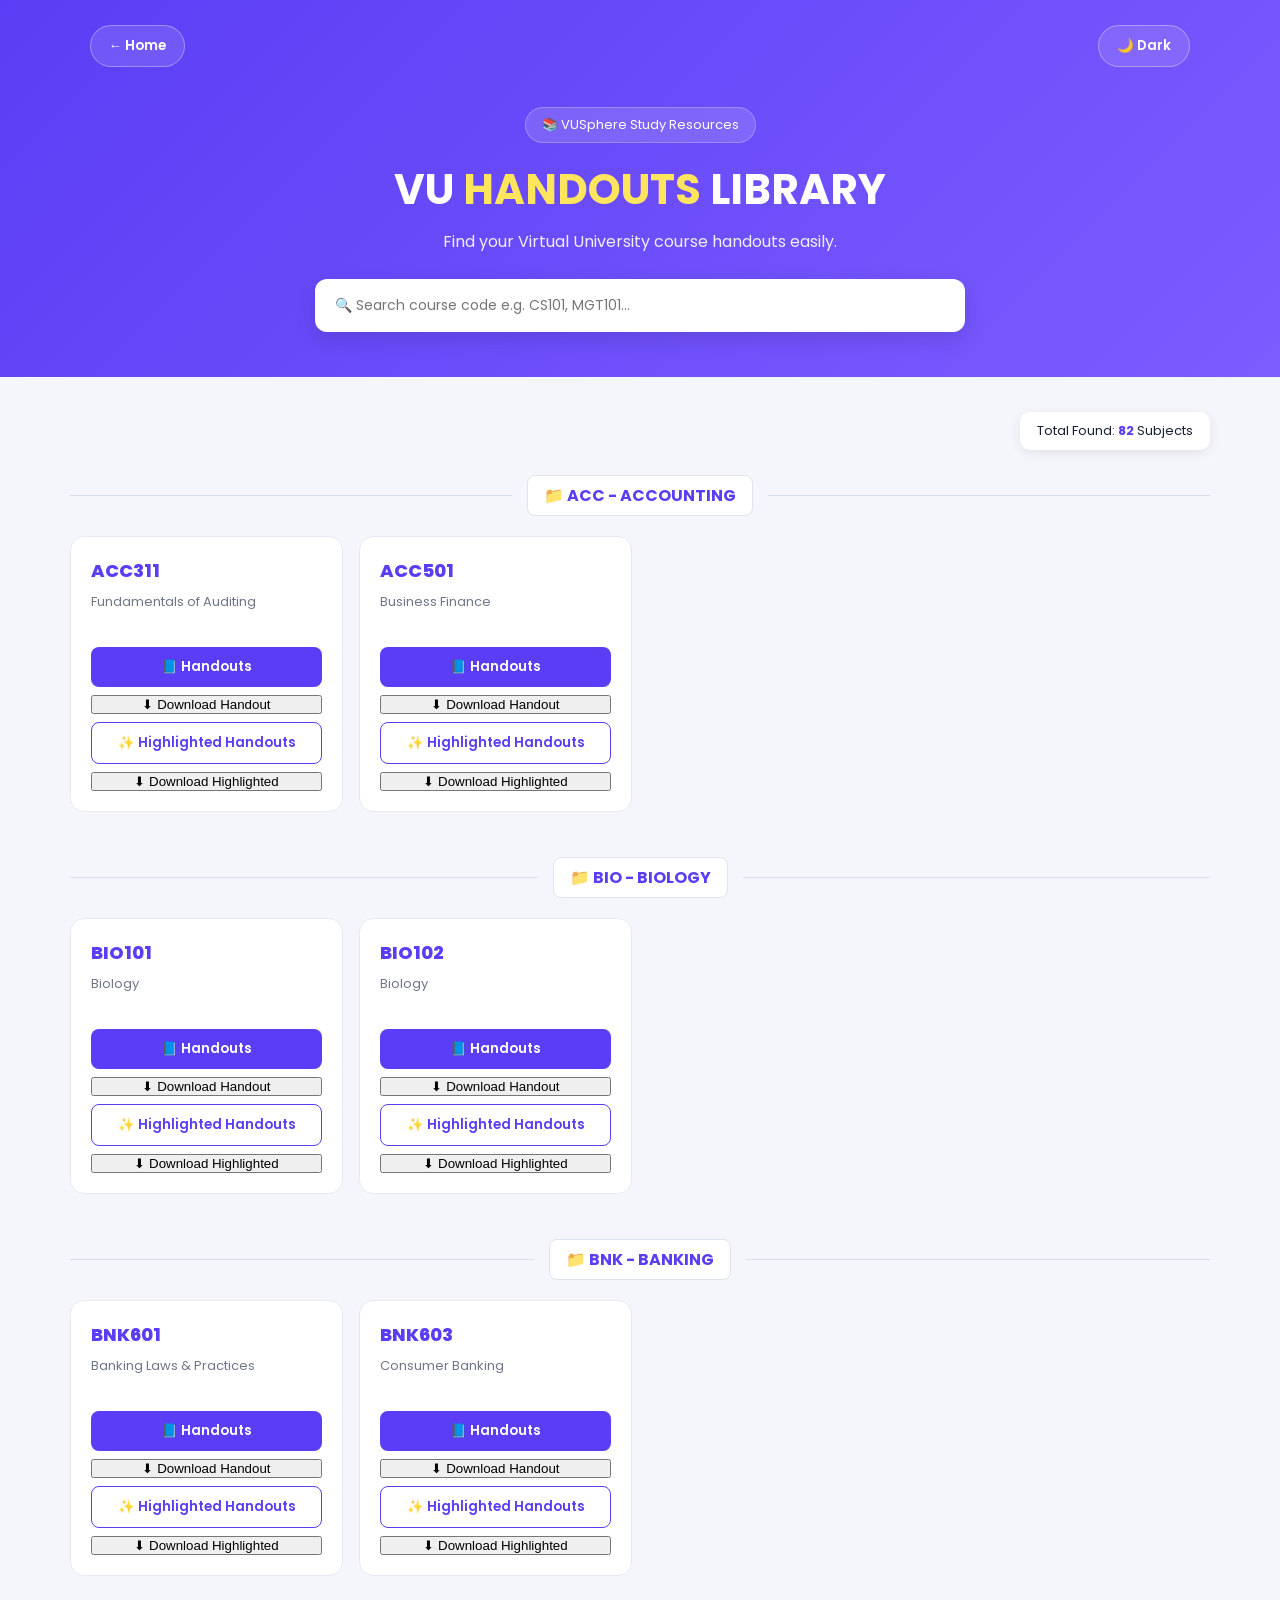
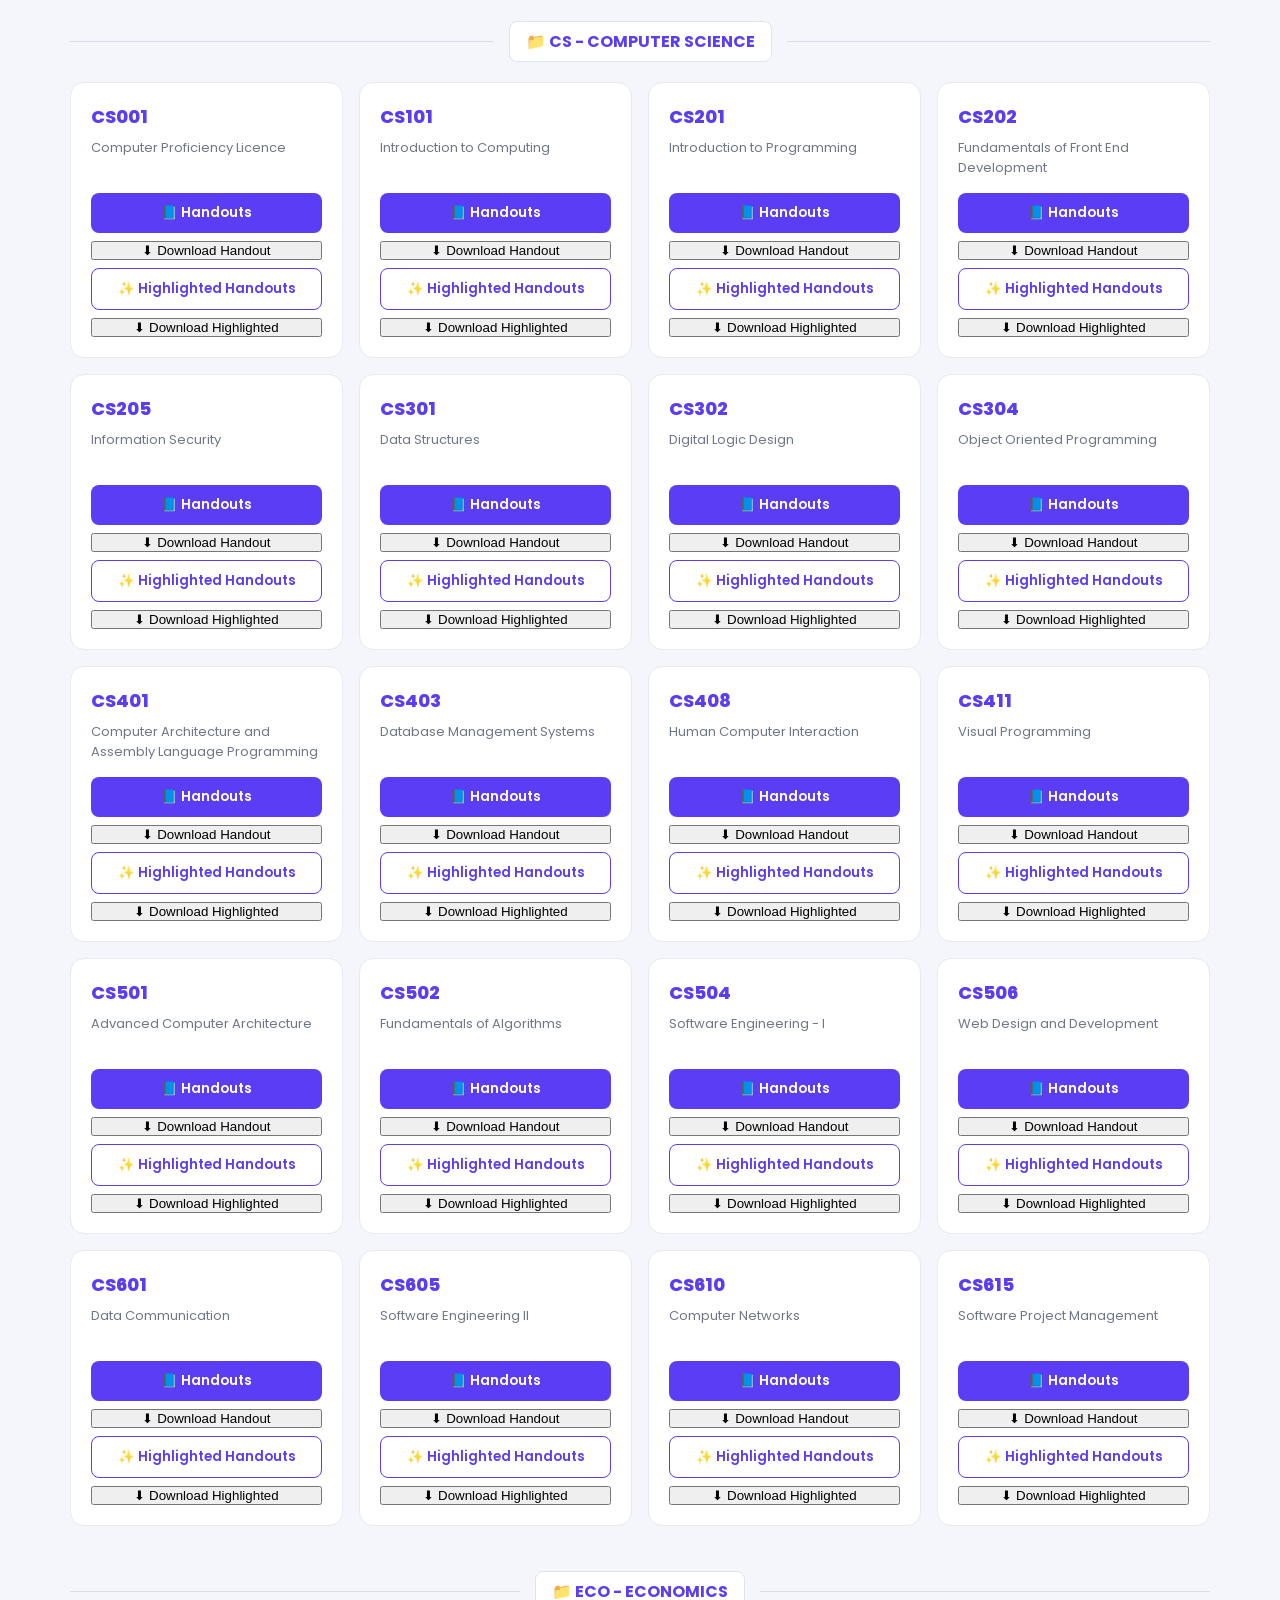
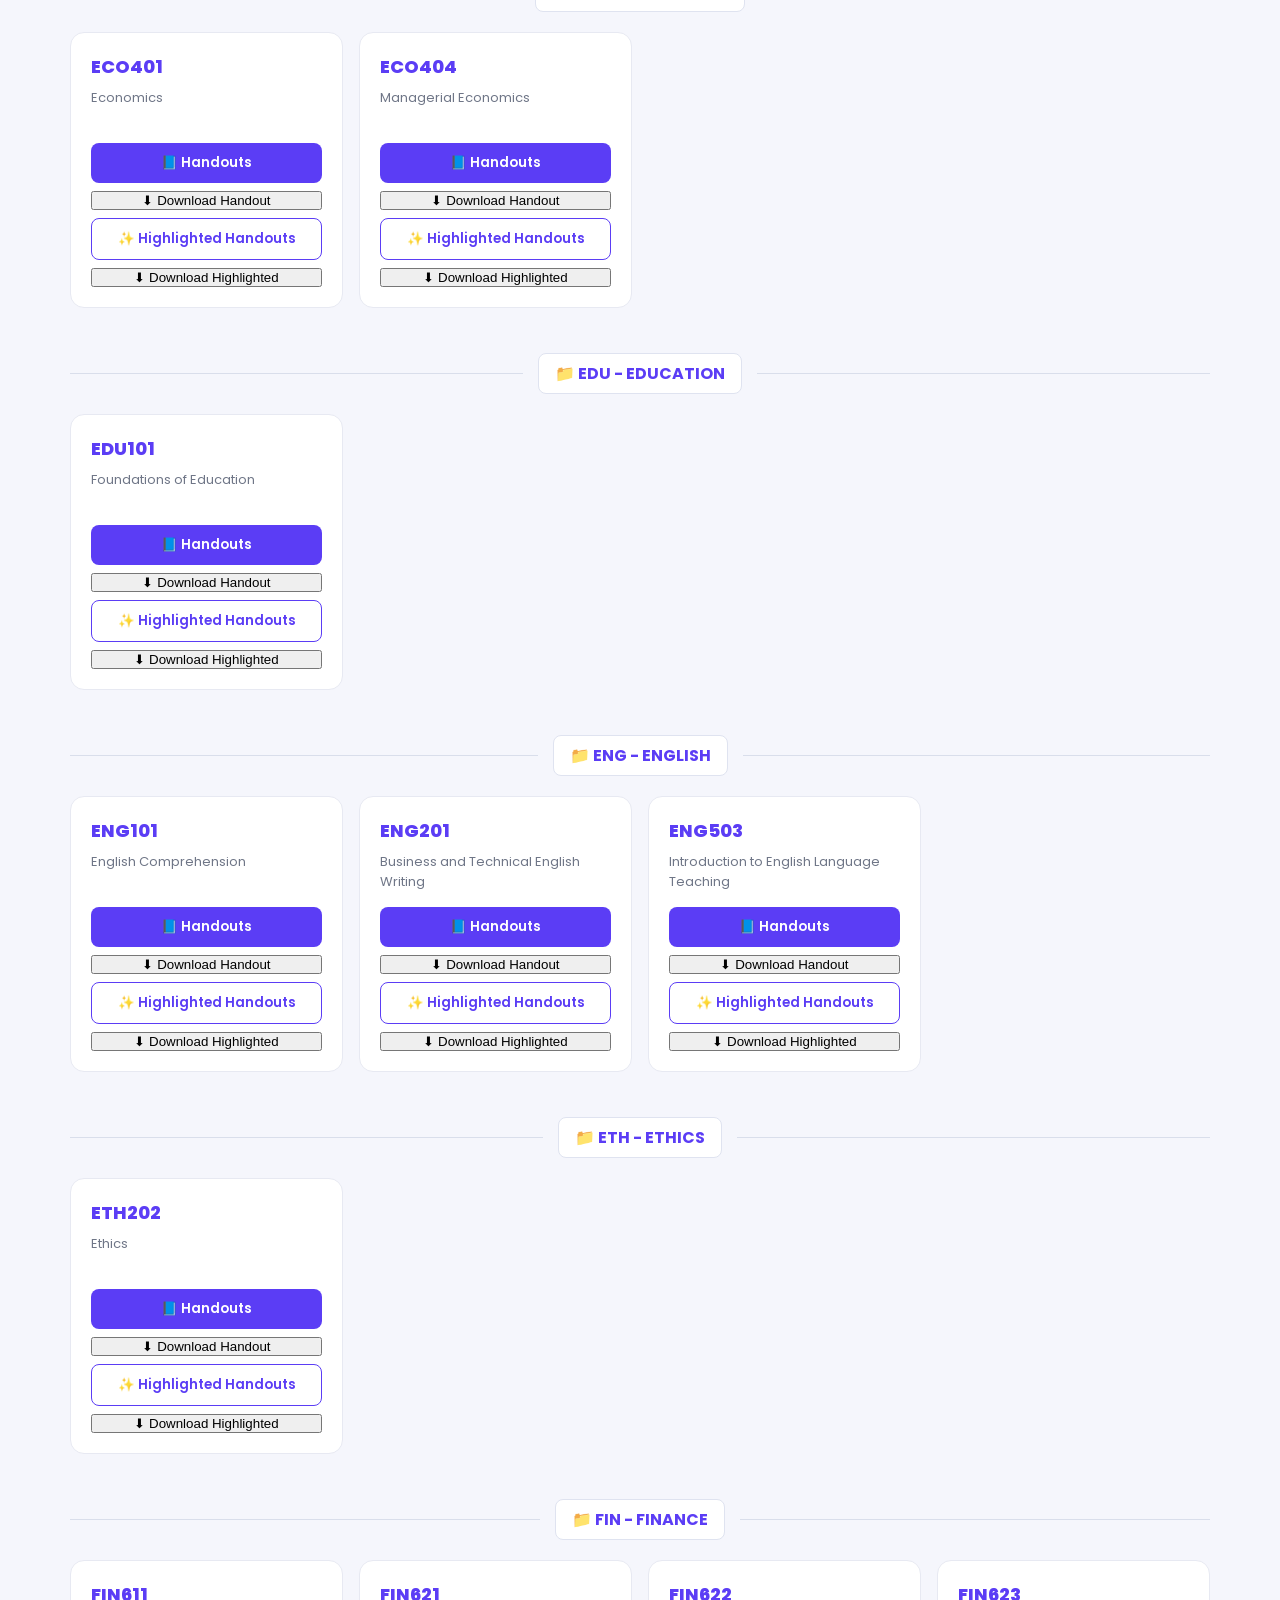
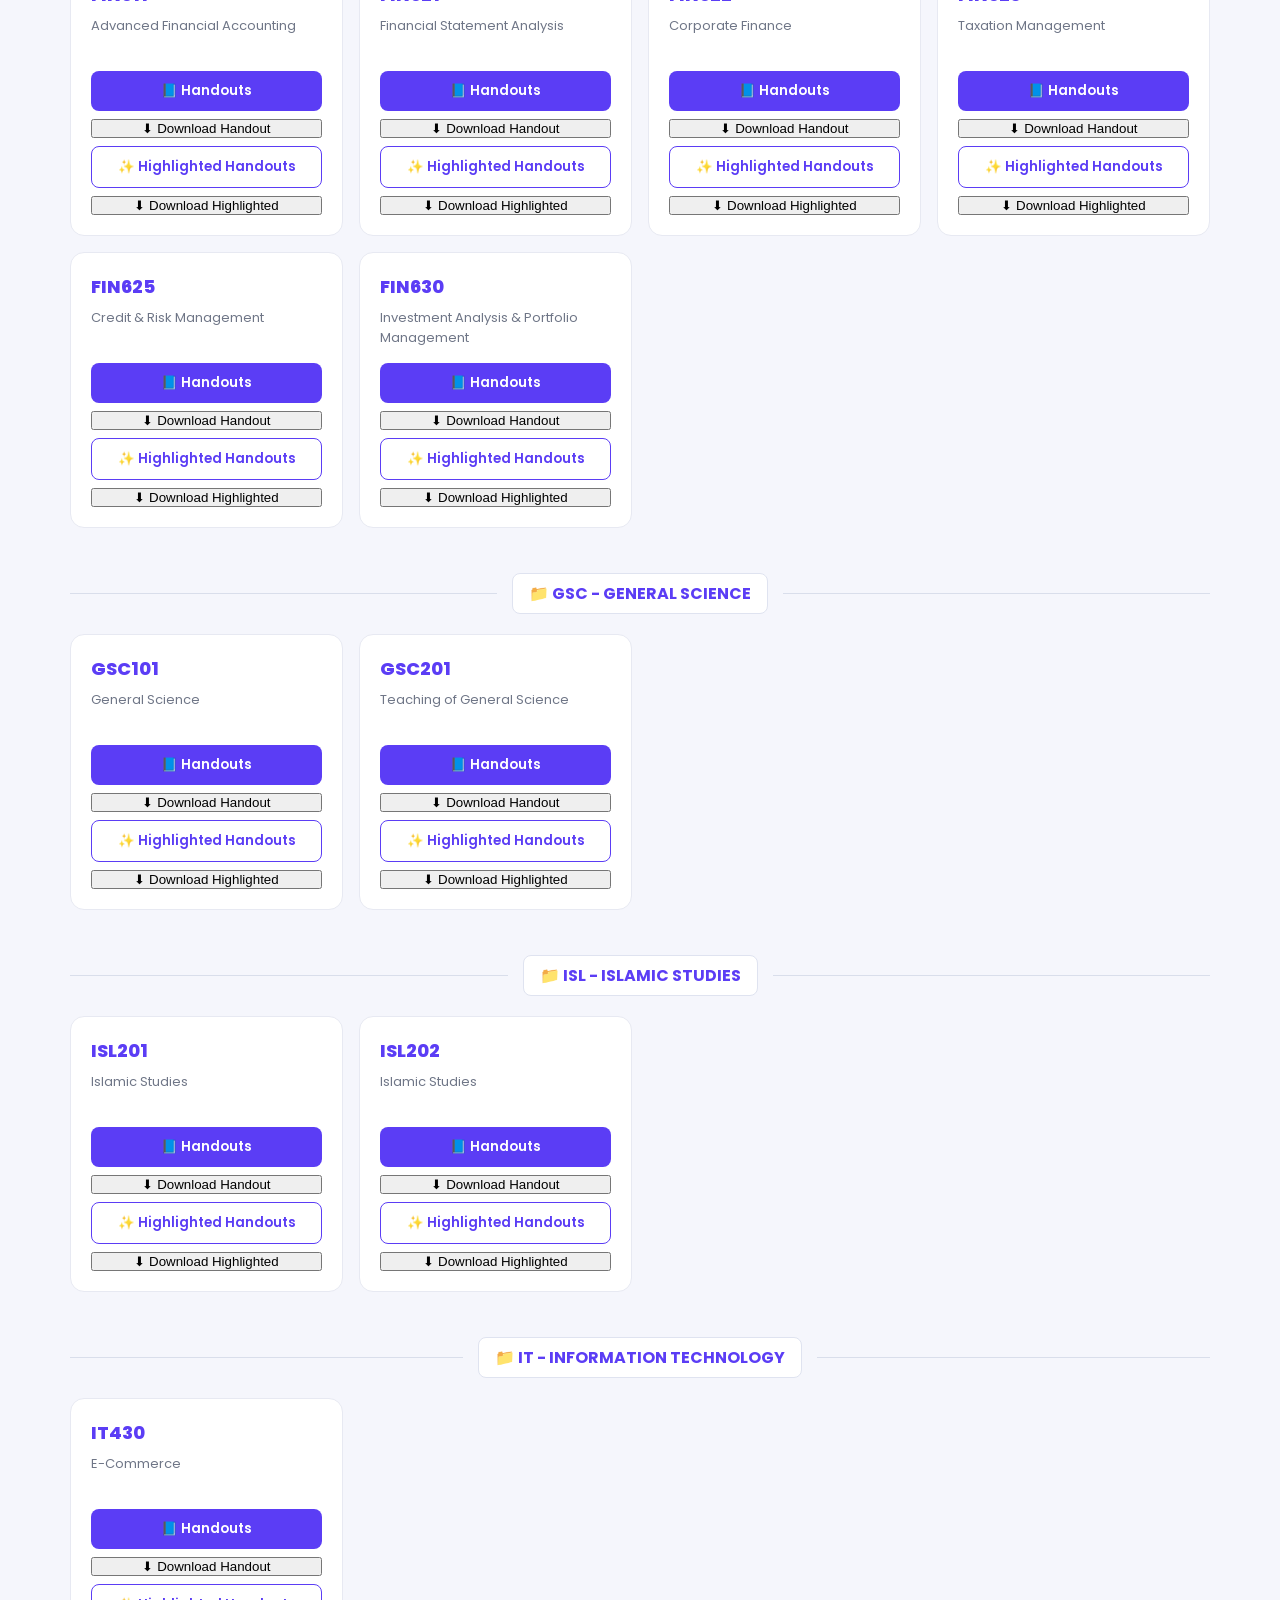
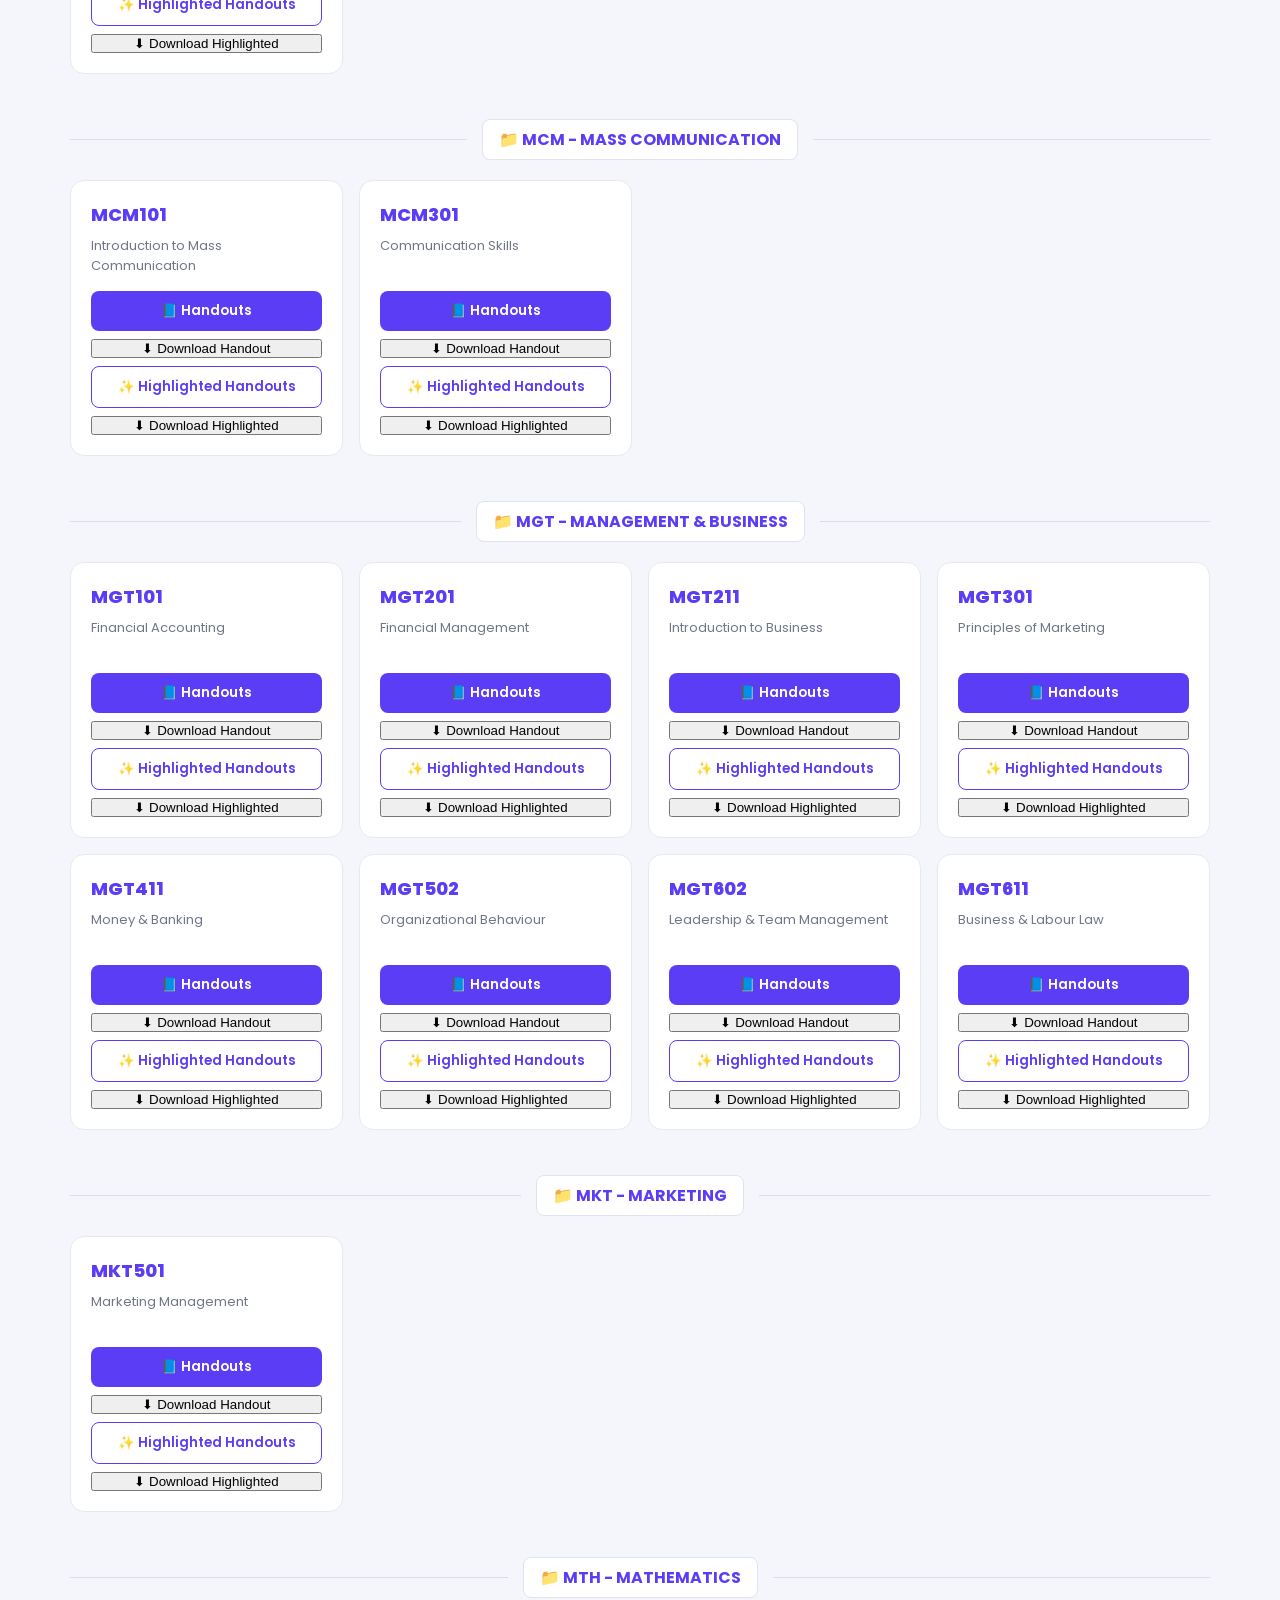
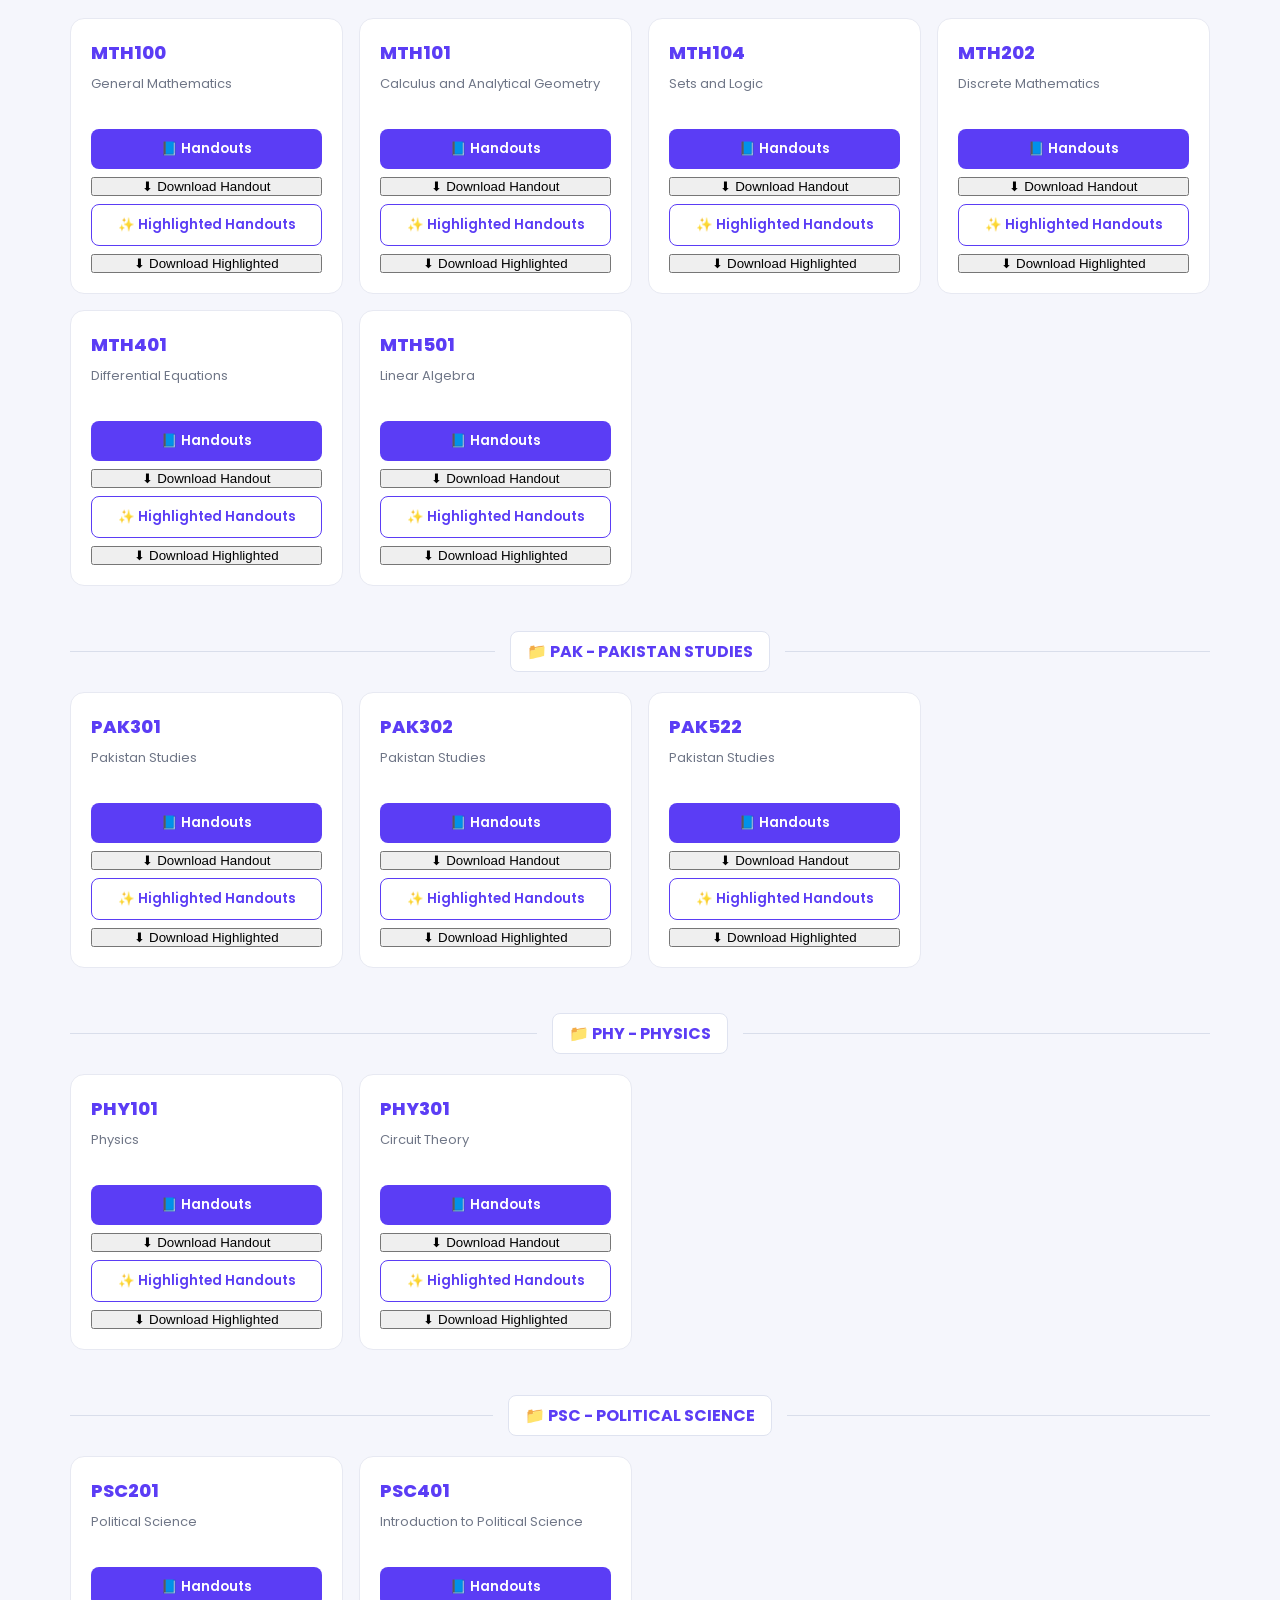
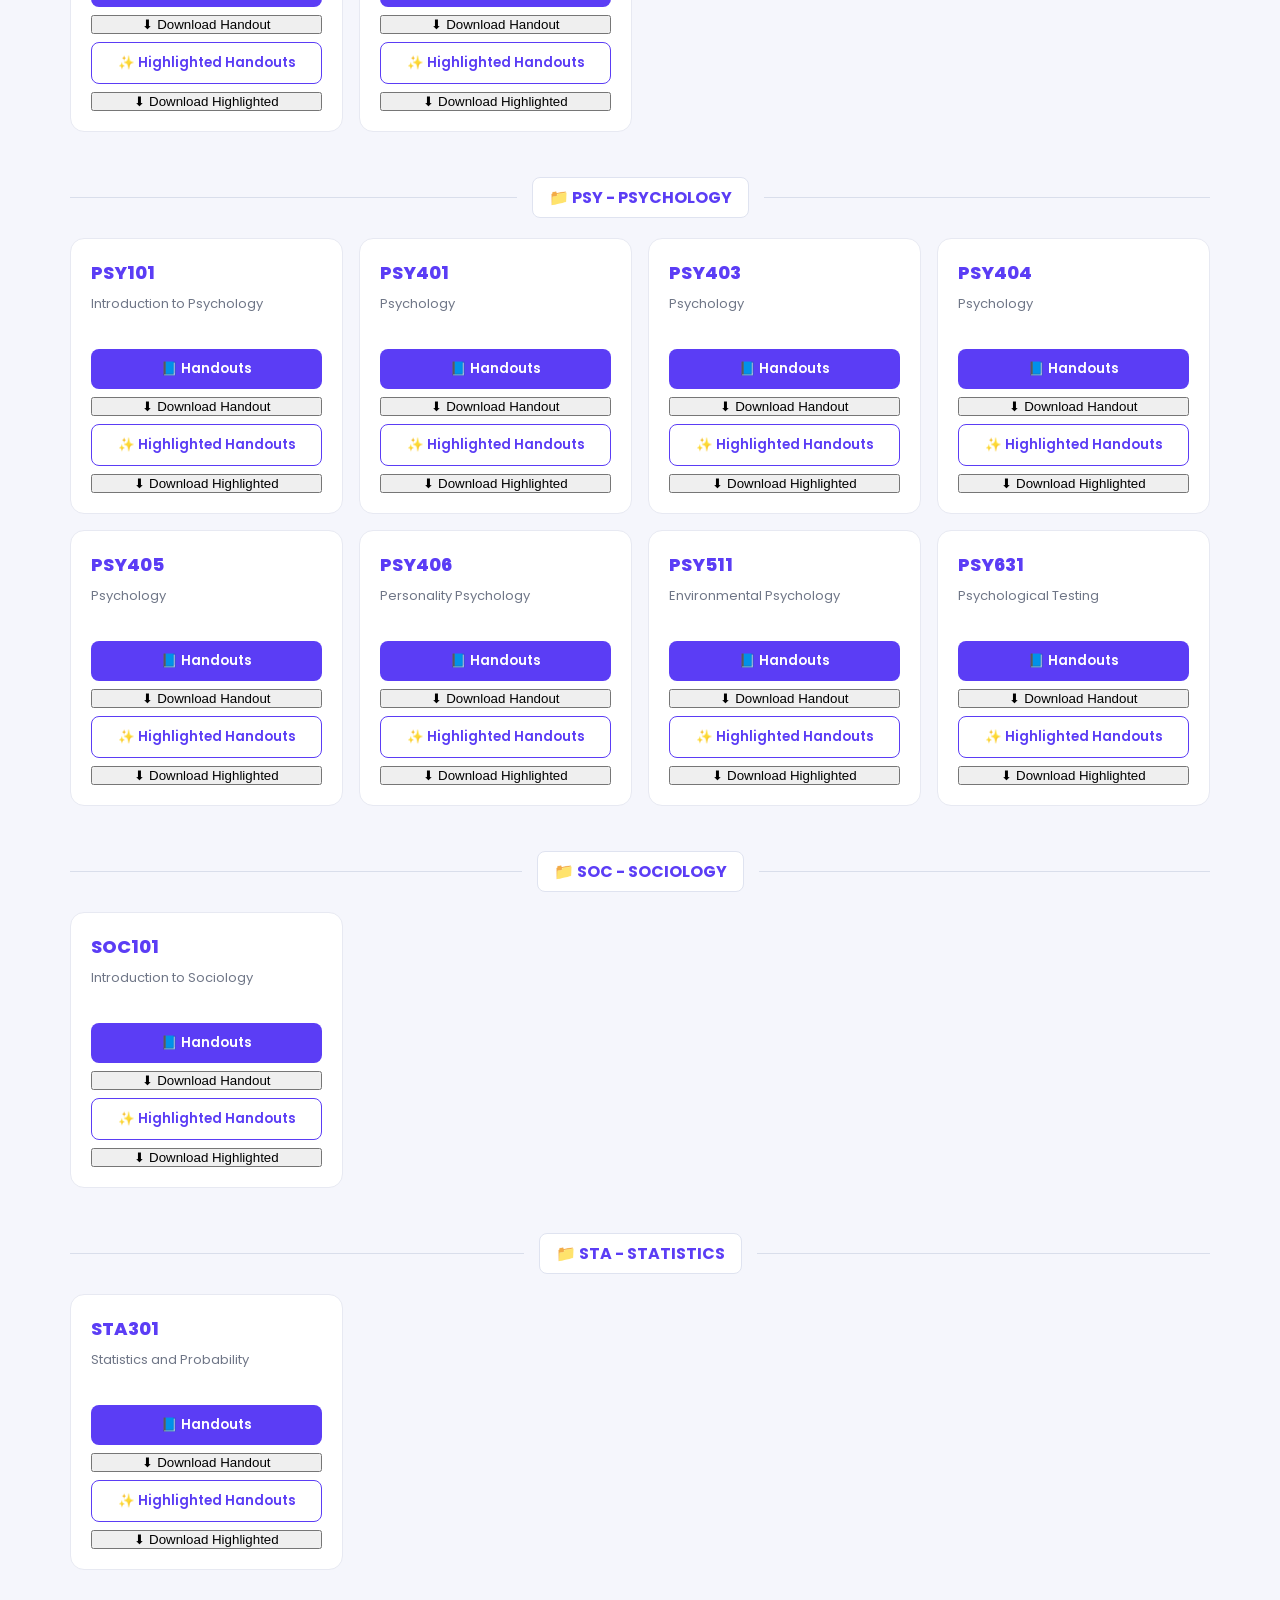
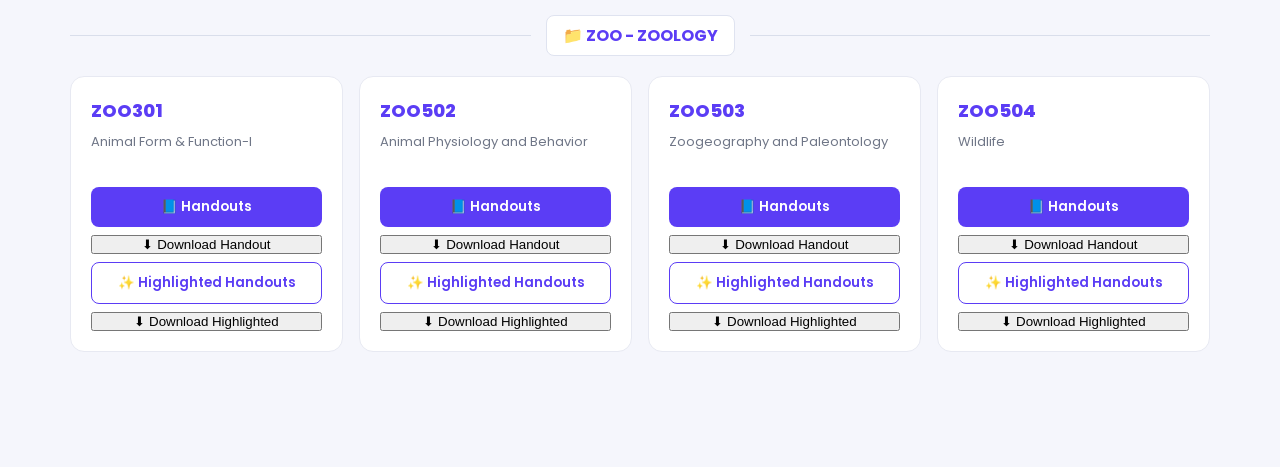
==== handouts.html @ 2c294276 "Add files via upload" ====
<!DOCTYPE html>
<html lang="en">
<head>
    <meta charset="UTF-8">
    <meta name="viewport" content="width=device-width, initial-scale=1.0">

    <title>Handouts Library - VUSphere</title>

    <link rel="preconnect" href="https://fonts.googleapis.com">
    <link rel="preconnect" href="https://fonts.gstatic.com" crossorigin>
    <link href="https://fonts.googleapis.com/css2?family=Poppins:wght@400;500;600;700;800&display=swap" rel="stylesheet">

    <style>

        /* ==============================
           BASIC STYLE
        ============================== */

        * {
            margin: 0;
            padding: 0;
            box-sizing: border-box;
        }

        body {
            font-family: 'Poppins', sans-serif;
            background: #f5f6fc;
            color: #172033;
            transition: 0.3s;
        }


        /* ==============================
           HEADER
        ============================== */

        .handouts-header {
            background: linear-gradient(135deg, #5b3df5, #7c5cff);
            padding: 25px 7% 45px;
            color: white;
        }

        .top-bar {
            display: flex;
            justify-content: space-between;
            align-items: center;
        }

        .back-btn,
        .theme-btn {
            border: 1px solid rgba(255,255,255,0.35);
            background: rgba(255,255,255,0.12);
            color: white;
            padding: 10px 18px;
            border-radius: 25px;
            cursor: pointer;
            font-family: inherit;
            font-weight: 600;
        }

        .back-btn:hover,
        .theme-btn:hover {
            background: white;
            color: #5b3df5;
        }


        /* ==============================
           HEADING
        ============================== */

        .header-content {
            max-width: 750px;
            margin: 40px auto 0;
            text-align: center;
        }

        .small-badge {
            display: inline-block;
            background: rgba(255,255,255,0.14);
            border: 1px solid rgba(255,255,255,0.25);
            padding: 7px 16px;
            border-radius: 20px;
            font-size: 13px;
            margin-bottom: 15px;
        }

        .header-content h1 {
            font-size: 42px;
            margin-bottom: 8px;
        }

        .header-content h1 span {
            color: #ffe45e;
        }

        .header-content p {
            color: #eeeeff;
            margin-bottom: 25px;
        }


        /* ==============================
           SEARCH
        ============================== */

        .search-box {
            max-width: 650px;
            margin: auto;
        }

        .search-box input {
            width: 100%;
            padding: 16px 20px;
            border: none;
            outline: none;
            border-radius: 12px;
            font-family: inherit;
            font-size: 14px;
            box-shadow: 0 7px 20px rgba(0,0,0,0.12);
        }


        /* ==============================
           MAIN CONTENT
        ============================== */

        .library-container {
            max-width: 1180px;
            margin: auto;
            padding: 35px 20px 70px;
        }

        .total-box {
            display: flex;
            justify-content: flex-end;
            margin-bottom: 25px;
        }

        .total-box span {
            background: white;
            padding: 9px 17px;
            border-radius: 10px;
            box-shadow: 0 3px 12px rgba(0,0,0,0.08);
            font-size: 13px;
        }

        .total-box strong {
            color: #5b3df5;
        }


        /* ==============================
           SUBJECT SECTION
        ============================== */

        .subject-section {
            margin-bottom: 45px;
        }

        .subject-heading {
            display: flex;
            align-items: center;
            gap: 15px;
            margin-bottom: 20px;
        }

        .subject-heading::before,
        .subject-heading::after {
            content: "";
            height: 1px;
            background: #d9deeb;
            flex: 1;
        }

        .subject-heading h2 {
            font-size: 16px;
            color: #5b3df5;
            background: white;
            border: 1px solid #dfe3f0;
            padding: 7px 16px;
            border-radius: 8px;
            white-space: nowrap;
        }


        /* ==============================
           COURSE CARDS
        ============================== */

        .course-grid {
            display: grid;
            grid-template-columns: repeat(4, 1fr);
            gap: 16px;
        }

        .course-card {
            background: white;
            border-radius: 14px;
            padding: 20px;
            border: 1px solid #e7e9f2;
            transition: 0.25s;
        }

        .course-card:hover {
            transform: translateY(-4px);
            box-shadow: 0 8px 25px rgba(70, 55, 180, 0.12);
        }

        .course-code {
            display: inline-block;
            color: #5b3df5;
            font-weight: 800;
            font-size: 18px;
            margin-bottom: 8px;
        }

        .course-name {
            font-size: 13px;
            color: #6f7687;
            min-height: 40px;
            margin-bottom: 15px;
        }

        .view-btn {
            width: 100%;
            border: none;
            background: #5b3df5;
            color: white;
            padding: 10px;
            border-radius: 8px;
            cursor: pointer;
            font-family: inherit;
            font-weight: 600;
        }

        .view-btn:hover {
            background: #472bd7;
        }
        .handout-buttons {
    display: flex;
    flex-direction: column;
    gap: 8px;
}

.highlight-btn {
    width: 100%;
    border: 1px solid #5b3df5;
    background: white;
    color: #5b3df5;
    padding: 10px;
    border-radius: 8px;
    cursor: pointer;
    font-family: inherit;
    font-weight: 600;
}

.highlight-btn:hover {
    background: #f0edff;
}

body.dark .highlight-btn {
    background: #252b42;
    color: #c7bbff;
    border-color: #7c5cff;
}


        /* ==============================
           NO RESULT
        ============================== */

        #noResult {
            display: none;
            text-align: center;
            background: white;
            padding: 40px;
            border-radius: 15px;
            color: #6f7687;
        }


        /* ==============================
           DARK MODE
        ============================== */

        body.dark {
            background: #111525;
            color: white;
        }

        body.dark .course-card,
        body.dark .subject-heading h2,
        body.dark .total-box span,
        body.dark #noResult {
            background: #1c2236;
            border-color: #30374d;
        }

        body.dark .course-name {
            color: #b7bdd0;
        }

        body.dark .subject-heading::before,
        body.dark .subject-heading::after {
            background: #30374d;
        }


        /* ==============================
           RESPONSIVE
        ============================== */

        @media (max-width: 950px) {

            .course-grid {
                grid-template-columns: repeat(3, 1fr);
            }

        }

        @media (max-width: 700px) {

            .course-grid {
                grid-template-columns: repeat(2, 1fr);
            }

            .header-content h1 {
                font-size: 32px;
            }

        }

        @media (max-width: 480px) {

            .course-grid {
                grid-template-columns: 1fr;
            }

            .handouts-header {
                padding-left: 20px;
                padding-right: 20px;
            }

            .back-btn,
            .theme-btn {
                padding: 8px 12px;
                font-size: 12px;
            }

        }

    </style>
</head>

<body>


<!-- ==============================
     HEADER
============================== -->

<header class="handouts-header">

    <div class="top-bar">

        <button class="back-btn" onclick="window.location.href='index.html'">
            ← Home
        </button>

        <button class="theme-btn" id="themeBtn">
            🌙 Dark
        </button>

    </div>


    <div class="header-content">

        <div class="small-badge">
            📚 VUSphere Study Resources
        </div>

        <h1>
            VU <span>HANDOUTS</span> LIBRARY
        </h1>

        <p>
            Find your Virtual University course handouts easily.
        </p>


        <div class="search-box">

            <input
                type="text"
                id="handoutSearch"
                placeholder="🔍 Search course code e.g. CS101, MGT101..."
            >

        </div>

    </div>

</header>


<!-- ==============================
     HANDOUT LIBRARY
============================== -->

<main class="library-container">

    <div class="total-box">
        <span>
            Total Found:
            <strong id="totalCourses">0</strong>
            Subjects
        </span>
    </div>


    <div id="handoutsContainer"></div>


    <div id="noResult">

        <h3>No handout found</h3>

        <p>
            Try another course code or course name.
        </p>

    </div>

</main>



<script>

    /* ========================================
       ALL HANDOUT COURSES
    ======================================== */

    const handoutGroups = [

        {
            title: "ACC - ACCOUNTING",

            courses: [

                {
                    code: "ACC311",
                    name: "Fundamentals of Auditing"
                },

                {
                    code: "ACC501",
                    name: "Business Finance"
                }

            ]
        },

 {
    title:   "BIO - BIOLOGY",

    courses: [

    {
        code:  "BIO101",
        name:  "Biology"
    },

    {
        code:  "BIO102",
        name:  "Biology"
    }

]
 },
       
        {
            title: "BNK - BANKING",

            courses: [

                {
                    code: "BNK601",
                    name: "Banking Laws & Practices"
                },

                {
                    code: "BNK603",
                    name: "Consumer Banking"
                }

            ]
        },
               
        

        {
            title: "CS - COMPUTER SCIENCE",

            courses: [

                {
                    code: "CS001",
                    name: "Computer Proficiency Licence"
                },

                {
                    code: "CS101",
                    name: "Introduction to Computing"
                },

                {
                    code: "CS201",
                    name: "Introduction to Programming"
                },

                {
                    code: "CS202",
                    name: "Fundamentals of Front End Development"
                },

                {
                    code: "CS205",
                    name: "Information Security"
                },

                {
                    code: "CS301",
                    name: "Data Structures"
                },

                {
                    code: "CS302",
                    name: "Digital Logic Design"
                },

                {
                    code: "CS304",
                    name: "Object Oriented Programming"
                },

                {
                    code: "CS401",
                    name: "Computer Architecture and Assembly Language Programming"
                },

                {
                    code: "CS403",
                    name: "Database Management Systems"
                },

                {
                    code: "CS408",
                    name: "Human Computer Interaction"
                },

                {
                    code: "CS411",
                    name: "Visual Programming"
                },

                {
                    code: "CS501",
                    name: "Advanced Computer Architecture"
                },

                {
                    code: "CS502",
                    name: "Fundamentals of Algorithms"
                },

                {
                    code: "CS504",
                    name: "Software Engineering - I"
                },

                {
                    code: "CS506",
                    name: "Web Design and Development"
                },

                {
                    code: "CS601",
                    name: "Data Communication"
                },

                {
                    code: "CS605",
                    name: "Software Engineering II"
                },

                {
                    code: "CS610",
                    name: "Computer Networks"
                },

                {
                    code: "CS615",
                    name: "Software Project Management"
                }

            ]
        },


        {
            title: "ECO - ECONOMICS",

            courses: [

                {
                    code: "ECO401",
                    name: "Economics"
                },

                {
                    code: "ECO404",
                    name: "Managerial Economics"
                }

            ]
        },


        {
            title: "EDU - EDUCATION",

            courses: [

                {
                    code: "EDU101",
                    name: "Foundations of Education"
                }

            ]
        },


        {
            title: "ENG - ENGLISH",

            courses: [

                {
                    code: "ENG101",
                    name: "English Comprehension"
                },

                {
                    code: "ENG201",
                    name: "Business and Technical English Writing"
                },

                {
                    code: "ENG503",
                    name: "Introduction to English Language Teaching"
                }

            ]
        },


        {
            title: "ETH - ETHICS",

            courses: [

                {
                    code: "ETH202",
                    name: "Ethics"
                }

            ]
        },

        {
    title: "FIN - FINANCE",

    courses: [
        {
            code: "FIN611",
            name: "Advanced Financial Accounting"
        },
        {
            code: "FIN621",
            name: "Financial Statement Analysis"
        },
        {
            code: "FIN622",
            name: "Corporate Finance"
        },
        {
            code: "FIN623",
            name: "Taxation Management"
        },
        {
            code: "FIN625",
            name: "Credit & Risk Management"
        },
        {
            code: "FIN630",
            name: "Investment Analysis & Portfolio Management"
        }
    ]
},


{
    title: "GSC - GENERAL SCIENCE",

    courses: [
        {
            code: "GSC101",
            name: "General Science"
        },
        {
            code: "GSC201",
            name: "Teaching of General Science"
        }
    ]
},


        {
            title: "ISL - ISLAMIC STUDIES",

            courses: [

                {
                    code: "ISL201",
                    name: "Islamic Studies"
                },
                {
                    code: "ISL202",
                    name: "Islamic Studies"
                }

            ]
        },

{
    title: "IT - INFORMATION TECHNOLOGY",

    courses: [
        {
            code: "IT430",
            name: "E-Commerce"
        }
    ]
},

        {
            title: "MCM - MASS COMMUNICATION",

            courses: [

                {
                    code: "MCM101",
                    name: "Introduction to Mass Communication"
                },

                {
                    code: "MCM301",
                    name: "Communication Skills"
                }

            ]
        },


        {
            title: "MGT - MANAGEMENT & BUSINESS",

            courses: [

                {
                    code: "MGT101",
                    name: "Financial Accounting"
                },

                {
                    code: "MGT201",
                    name: "Financial Management"
                },

                {
                    code: "MGT211",
                    name: "Introduction to Business"
                },

                {
                    code: "MGT301",
                    name: "Principles of Marketing"
                },

                {
                    code: "MGT411",
                    name: "Money & Banking"
                },

                {
                    code: "MGT502",
                    name: "Organizational Behaviour"
                },

                {
                    code: "MGT602",
                    name: "Leadership & Team Management"
                },

                {
                    code: "MGT611",
                    name: "Business & Labour Law"
                }

            ]
        },


        {
            title: "MKT - MARKETING",

            courses: [

                {
                    code: "MKT501",
                    name: "Marketing Management"
                }

            ]
        },


        {
            title: "MTH - MATHEMATICS",

            courses: [

                {
                    code: "MTH100",
                    name: "General Mathematics"
                },

                {
                    code: "MTH101",
                    name: "Calculus and Analytical Geometry"
                },

                {
                    code: "MTH104",
                    name: "Sets and Logic"
                },

                {
                    code: "MTH202",
                    name: "Discrete Mathematics"
                },

                {
                    code: "MTH401",
                    name: "Differential Equations"
                },

                {
                    code: "MTH501",
                    name: "Linear Algebra"
                }

            ]
        },


        {
            title: "PAK - PAKISTAN STUDIES",

            courses: [

                {
                    code: "PAK301",
                    name: "Pakistan Studies"
                },
               
                {
                     code: "PAK302",
                     name: "Pakistan Studies"
                },
                
                {
                    code: "PAK522",
                    name: "Pakistan Studies"
                }

            ]
        },


        {
            title: "PHY - PHYSICS",

            courses: [

                {
                    code: "PHY101",
                    name: "Physics"
                },

                {
                    code: "PHY301",
                    name: "Circuit Theory"
                }

            ]
        },


        {
            title: "PSC - POLITICAL SCIENCE",

            courses: [

                {
                    code: "PSC201",
                    name: "Political Science"
                },

                {
                    code: "PSC401",
                    name: "Introduction to Political Science"
                }

            ]
        },


        {
            title: "PSY - PSYCHOLOGY",

            courses: [

                {
                    code: "PSY101",
                    name: "Introduction to Psychology"
                },
                
                {
                  code: "PSY401",
                  name: "Psychology"
                  
                },

                {
                 code: "PSY403",
                 name: "Psychology"
                 },
  
                {
                  code: "PSY404",
                  name: "Psychology"
                },

{
    code: "PSY405",
    name: "Psychology"
},
                {
                    code: "PSY406",
                    name: "Personality Psychology"
                },

                {
                    code: "PSY511",
                    name: "Environmental Psychology"
                },

                {
                    code: "PSY631",
                    name: "Psychological Testing"
                }

            ]
        },


        {
            title: "SOC - SOCIOLOGY",

            courses: [

                {
                    code: "SOC101",
                    name: "Introduction to Sociology"
                }

            ]
        },


        {
            title: "STA - STATISTICS",

            courses: [

                {
                    code: "STA301",
                    name: "Statistics and Probability"
                }

            ]
        },

        {
    title: "ZOO - ZOOLOGY",

    courses: [
        {
            code: "ZOO301",
            name: "Animal Form & Function-I"
        },
        {
            code: "ZOO502",
            name: "Animal Physiology and Behavior"
        },
        {
            code: "ZOO503",
            name: "Zoogeography and Paleontology"
        },
        {
            code: "ZOO504",
            name: "Wildlife"
        }
    ]
}

        

    ];



    /* ========================================
       DISPLAY HANDOUTS
    ======================================== */

    const handoutsContainer =
        document.getElementById("handoutsContainer");

    const searchInput =
        document.getElementById("handoutSearch");

    const totalCourses =
        document.getElementById("totalCourses");

    const noResult =
        document.getElementById("noResult");


    function displayHandouts(searchText = "") {

        handoutsContainer.innerHTML = "";

        let total = 0;

        const search =
            searchText.toLowerCase().trim();


        handoutGroups.forEach(group => {

            const filteredCourses =
                group.courses.filter(course =>

                    course.code
                    .toLowerCase()
                    .includes(search)

                    ||

                    course.name
                    .toLowerCase()
                    .includes(search)

                );


            if (filteredCourses.length > 0) {

                total += filteredCourses.length;


                const section =
                    document.createElement("section");

                section.className =
                    "subject-section";


                section.innerHTML = `

                    <div class="subject-heading">

                        <h2>
                            📁 ${group.title}
                        </h2>

                    </div>


                    <div class="course-grid">

                        ${filteredCourses.map(course => `

                            <div class="course-card">

                                <div class="course-code">
                                    ${course.code}
                                </div>

                                <div class="course-name">
                                    ${course.name}
                                </div>

                               <div class="handout-buttons">

    <button
        class="view-btn"
        onclick="openHandout('${course.code}')"
    >
        📘 Handouts
    </button>

    <button
        class="download-btn"
        onclick="downloadHandout('${course.code}')"
    >
        ⬇ Download Handout
    </button>

    <button
        class="highlight-btn"
        onclick="openHighlightedHandout('${course.code}')"
    >
        ✨ Highlighted Handouts
    </button>

    <button
        class="download-btn"
        onclick="downloadHandout('${course.code}', true)"
    >
        ⬇ Download Highlighted
    </button>

</div>
                            </div>

                        `).join("")}

                    </div>

                `;


                handoutsContainer.appendChild(section);

            }

        });


        totalCourses.textContent = total;


        if (total === 0) {

            noResult.style.display = "block";

        }

        else {

            noResult.style.display = "none";

        }

    }

function downloadHandout(courseCode, highlighted = false) {

    const subjectFolder =
        courseCode.match(/[A-Za-z]+/)[0];

    const fileName = highlighted
        ? courseCode + "-Highlighted-Handouts.pdf"
        : courseCode + "-Handouts.pdf";

    const pdfPath =
        "handouts/" +
        subjectFolder +
        "/" +
        fileName;

    const link = document.createElement("a");
    link.href = pdfPath;
    link.download = fileName;

    document.body.appendChild(link);
    link.click();
    document.body.removeChild(link);
}

    /* ========================================
       SEARCH
    ======================================== */

    searchInput.addEventListener("input", function () {

        displayHandouts(this.value);

    });



    /* ========================================
       OPEN PDF
    ======================================== */

   function openHandout(courseCode) {

    const subjectFolder =
        courseCode.match(/[A-Za-z]+/)[0];

    const pdfPath =
        "handouts/" +
        subjectFolder +
        "/" +
        courseCode +
        "-Handouts.pdf";

    window.open(pdfPath, "_blank");

}
   function openHighlightedHandout(courseCode) {

    const subjectFolder =
        courseCode.match(/[A-Za-z]+/)[0];

    const pdfPath =
        "handouts/" +
        subjectFolder +
        "/" +
        courseCode +
        "-Highlighted-Handouts.pdf";

    window.open(pdfPath, "_blank");

}


    /* ========================================
       DARK MODE
    ======================================== */

    const themeBtn =
        document.getElementById("themeBtn");


    themeBtn.addEventListener("click", function () {

        document.body.classList.toggle("dark");


        if (
            document.body.classList.contains("dark")
        ) {

            themeBtn.innerHTML =
                "☀️ Light";

        }

        else {

            themeBtn.innerHTML =
                "🌙 Dark";

        }

    });



    /* ========================================
       FIRST LOAD
    ======================================== */

    displayHandouts();

</script>

</body>
</html>
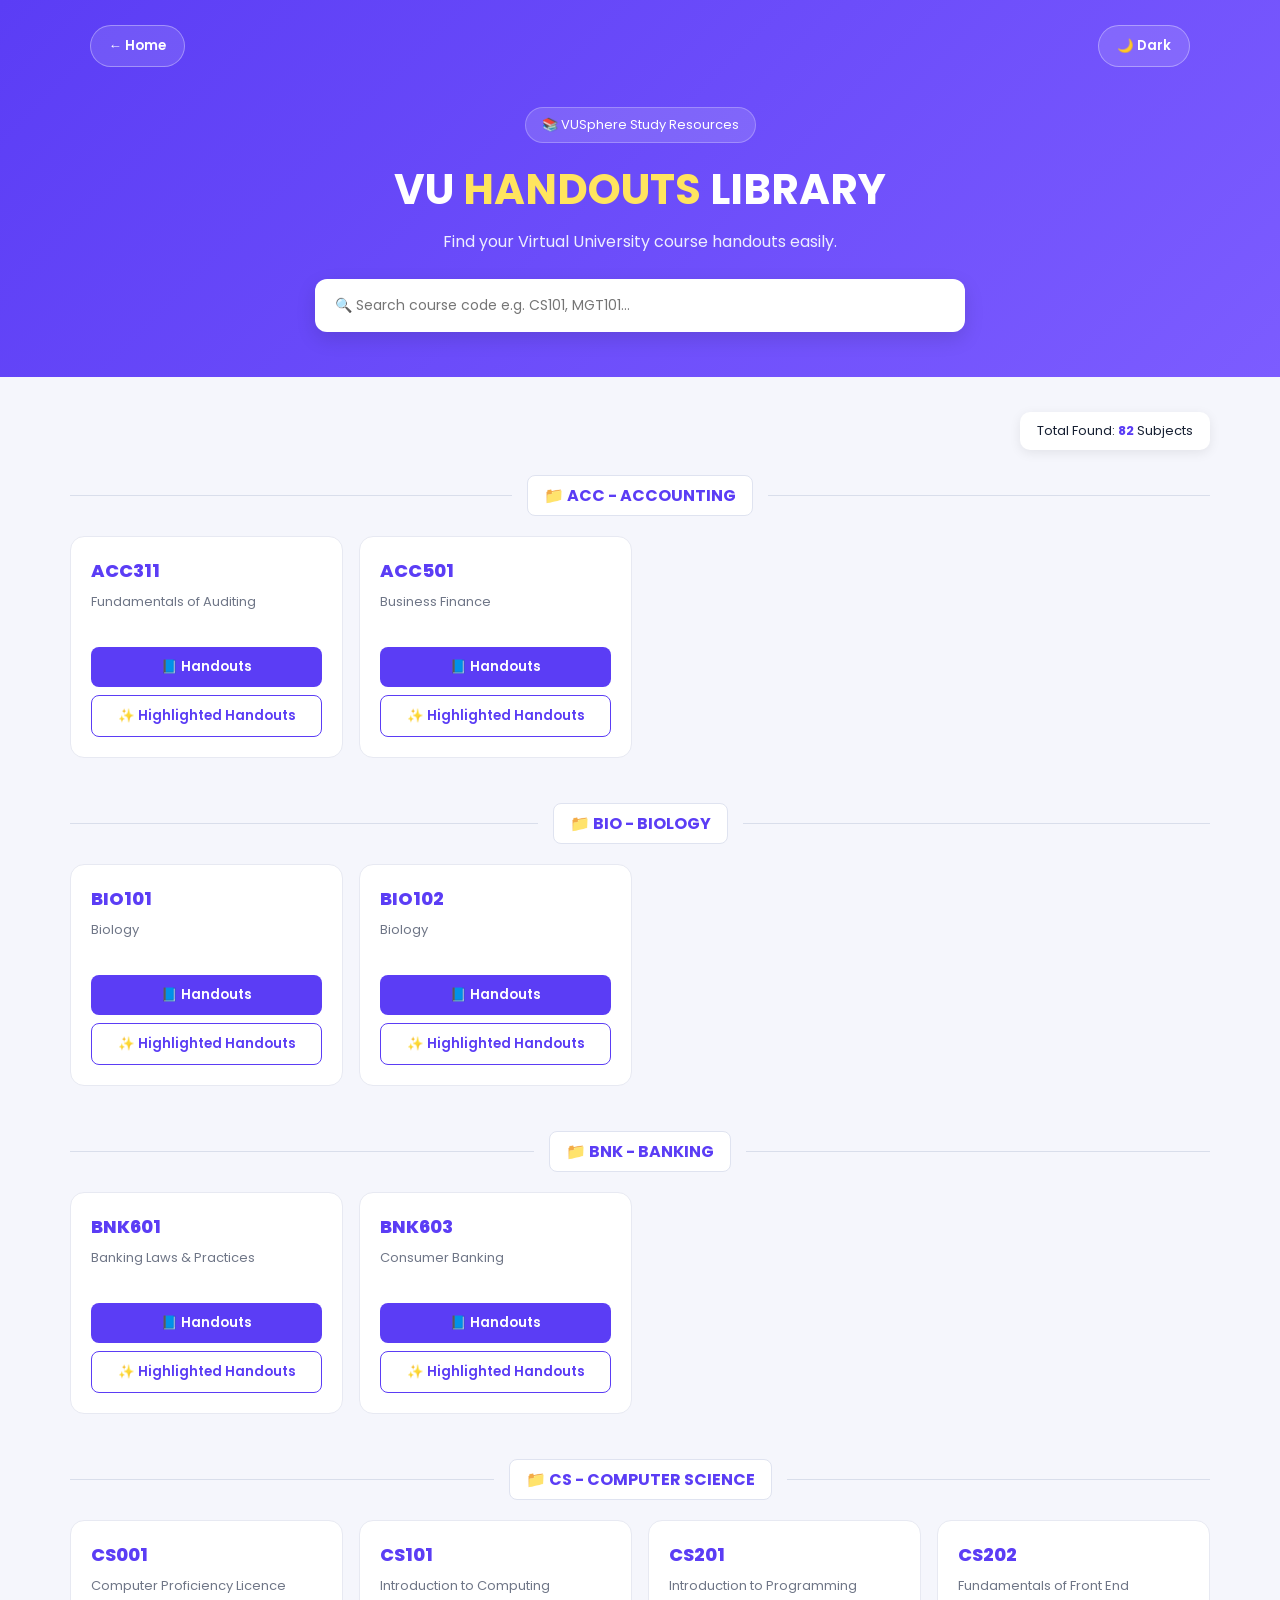
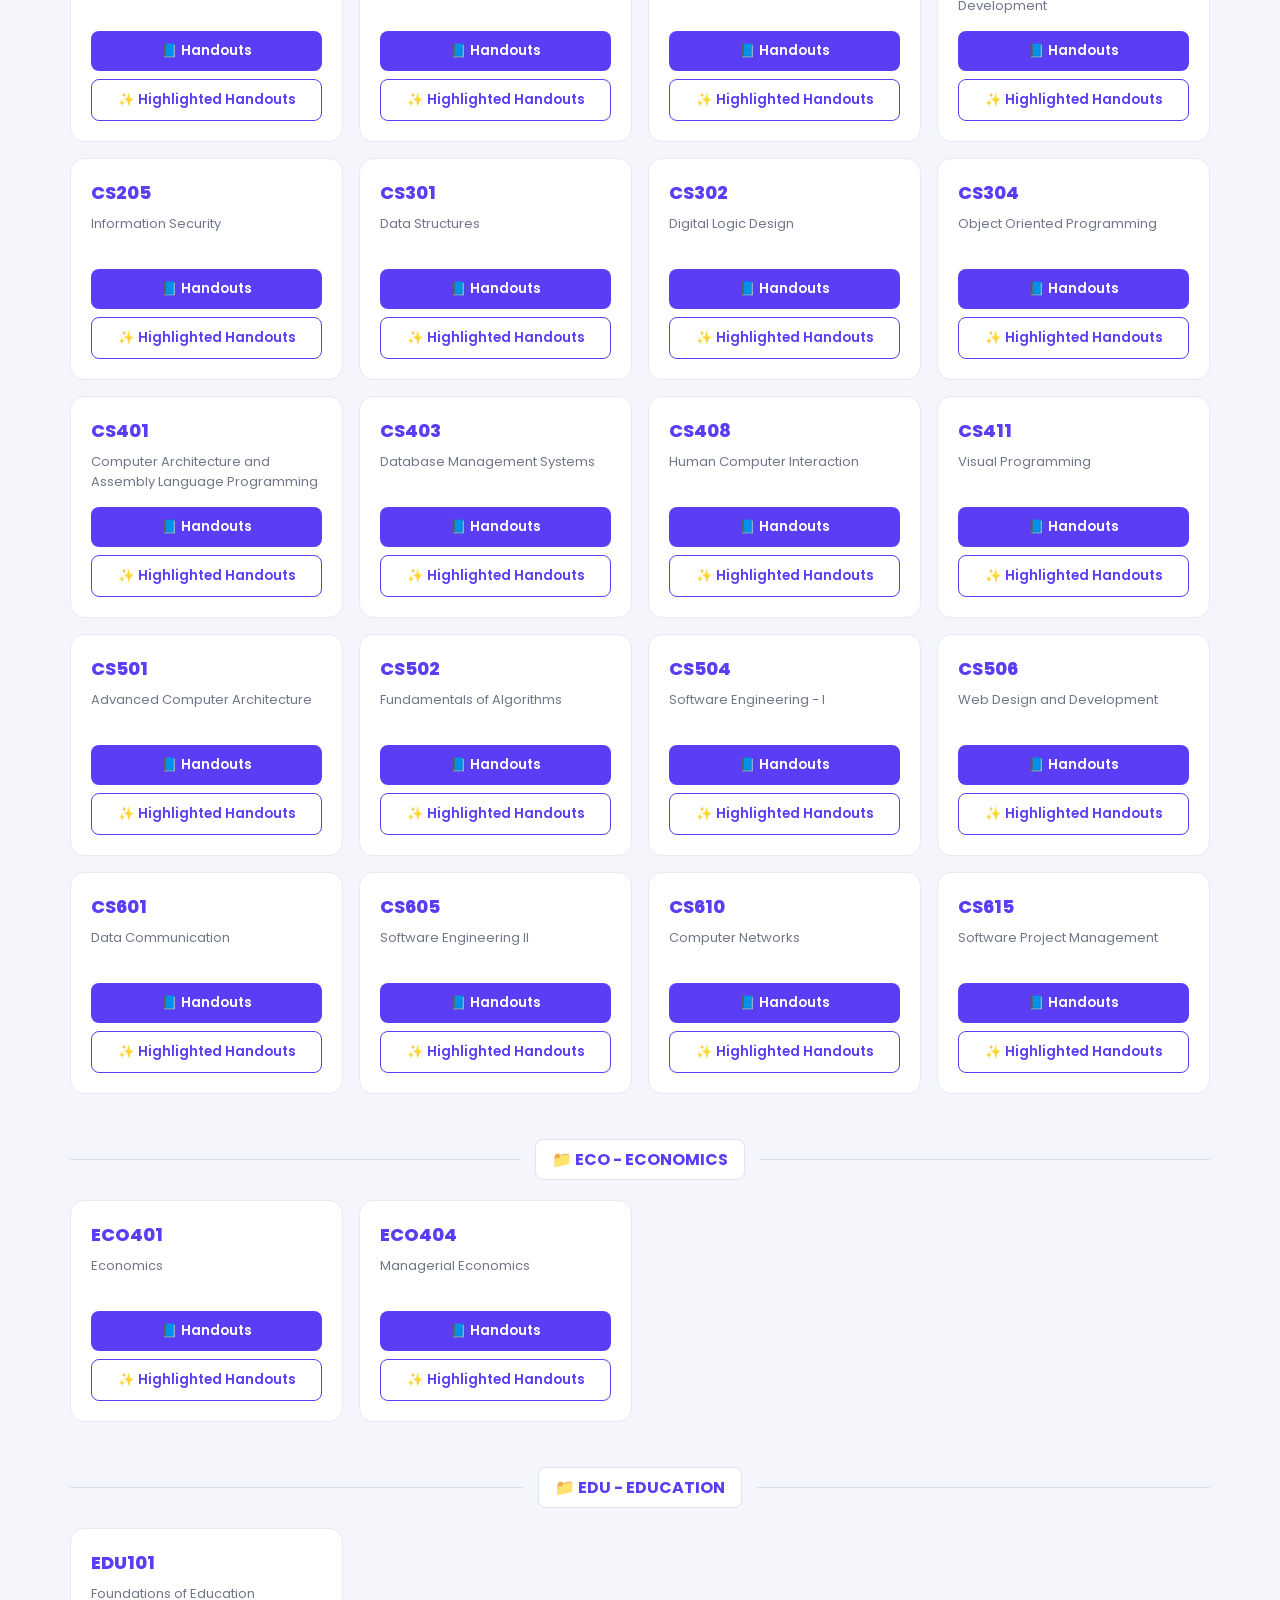
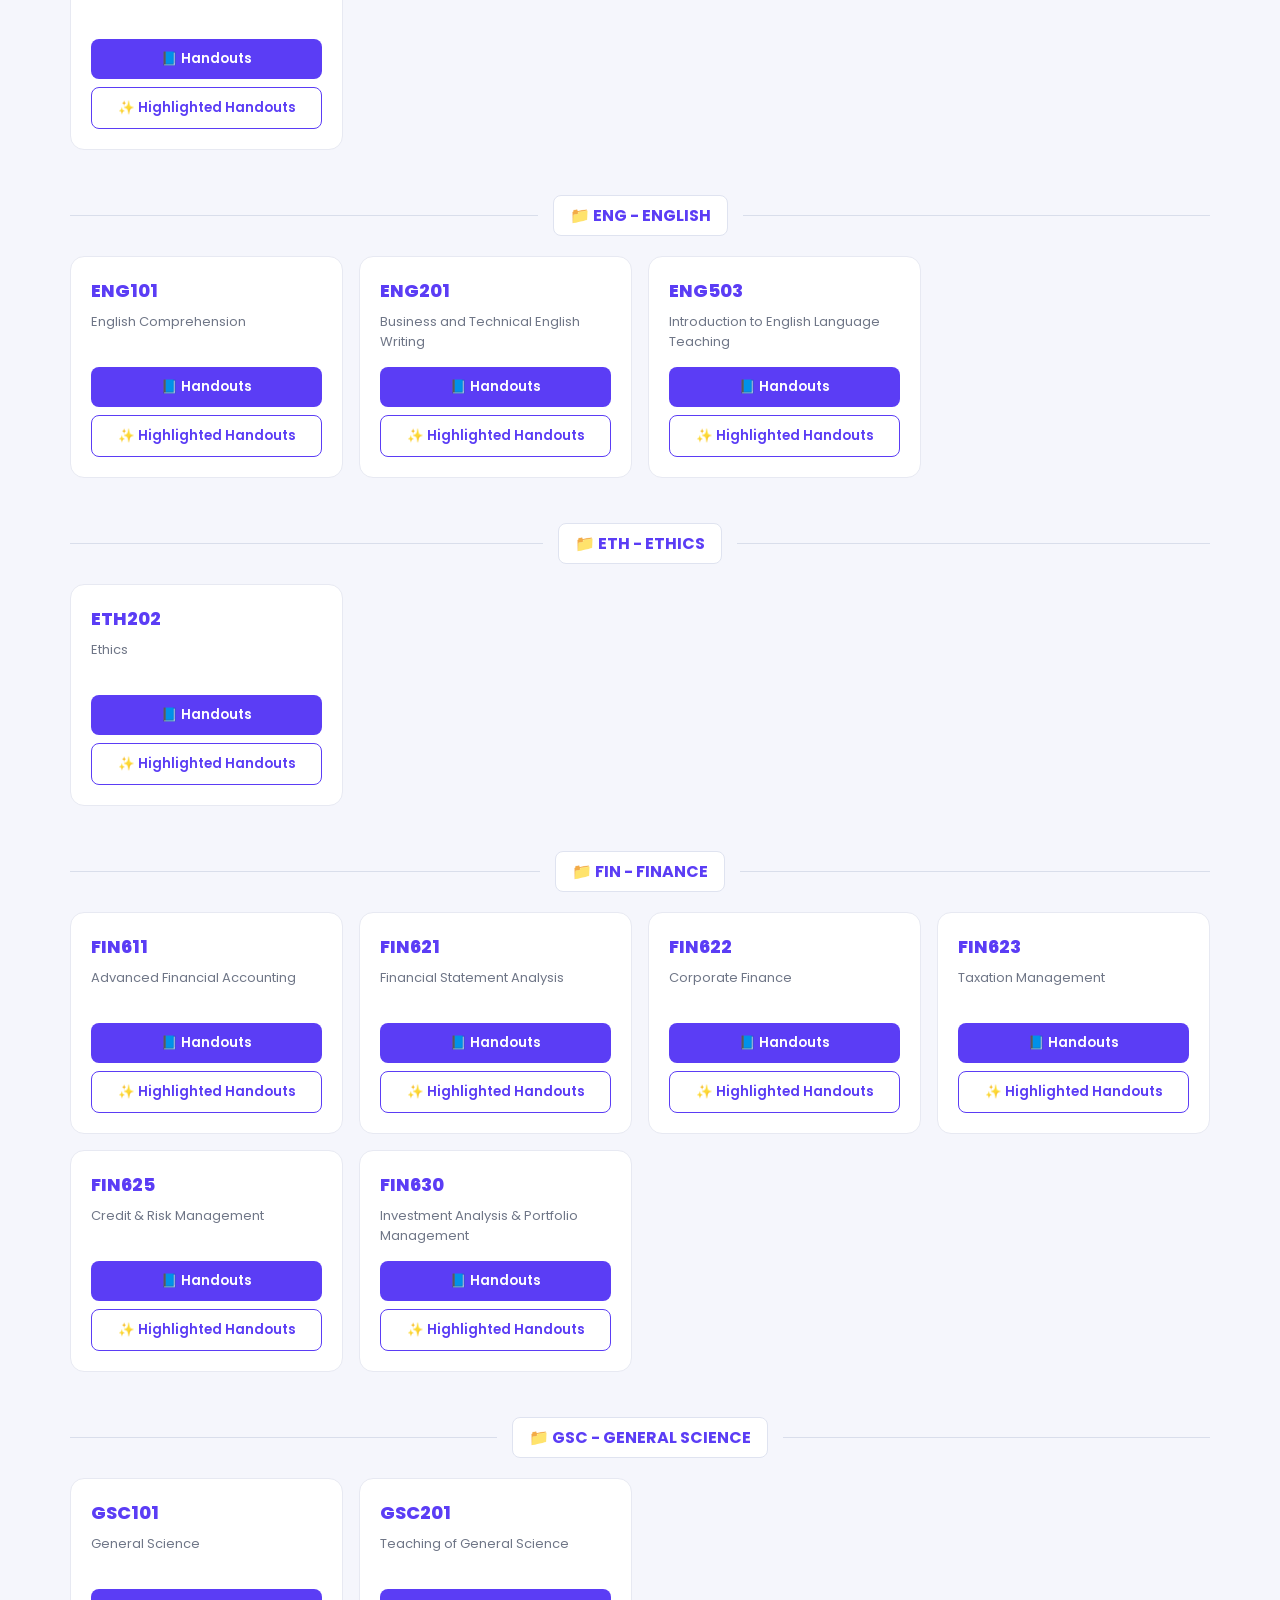
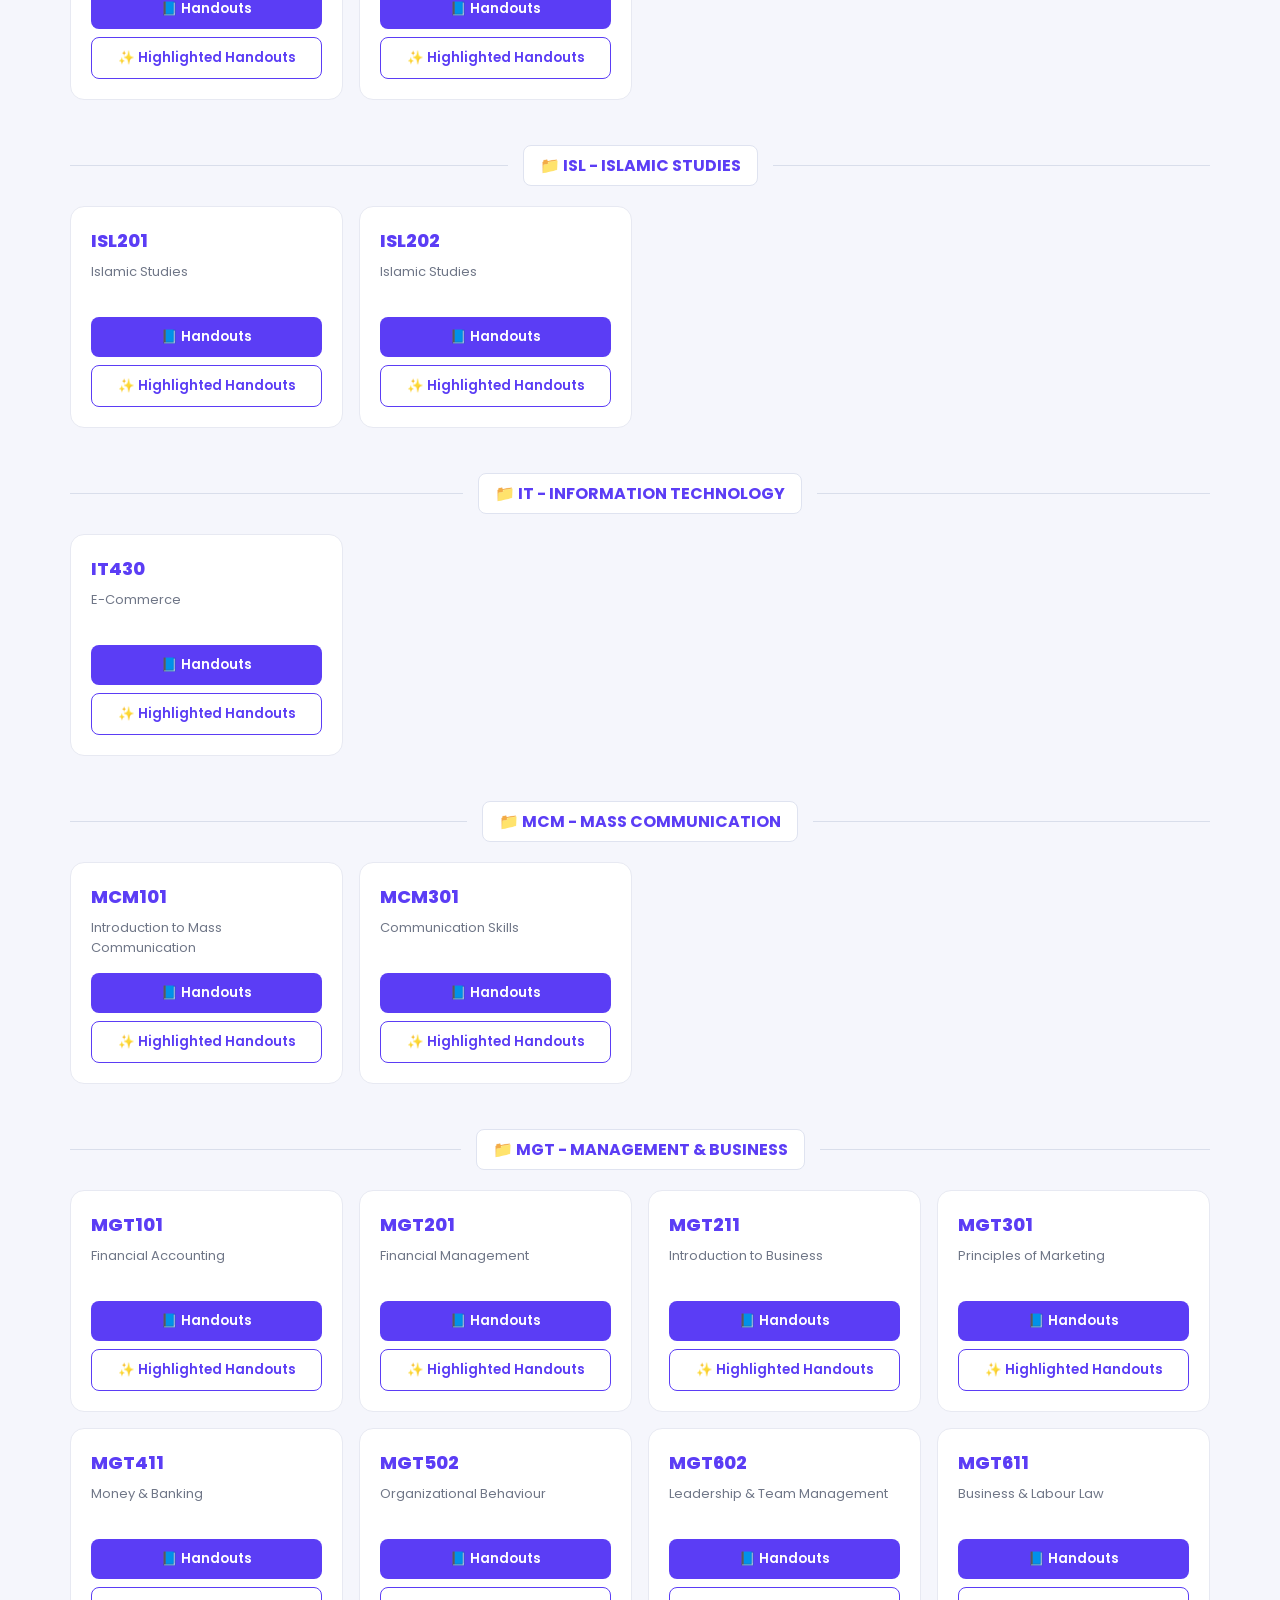
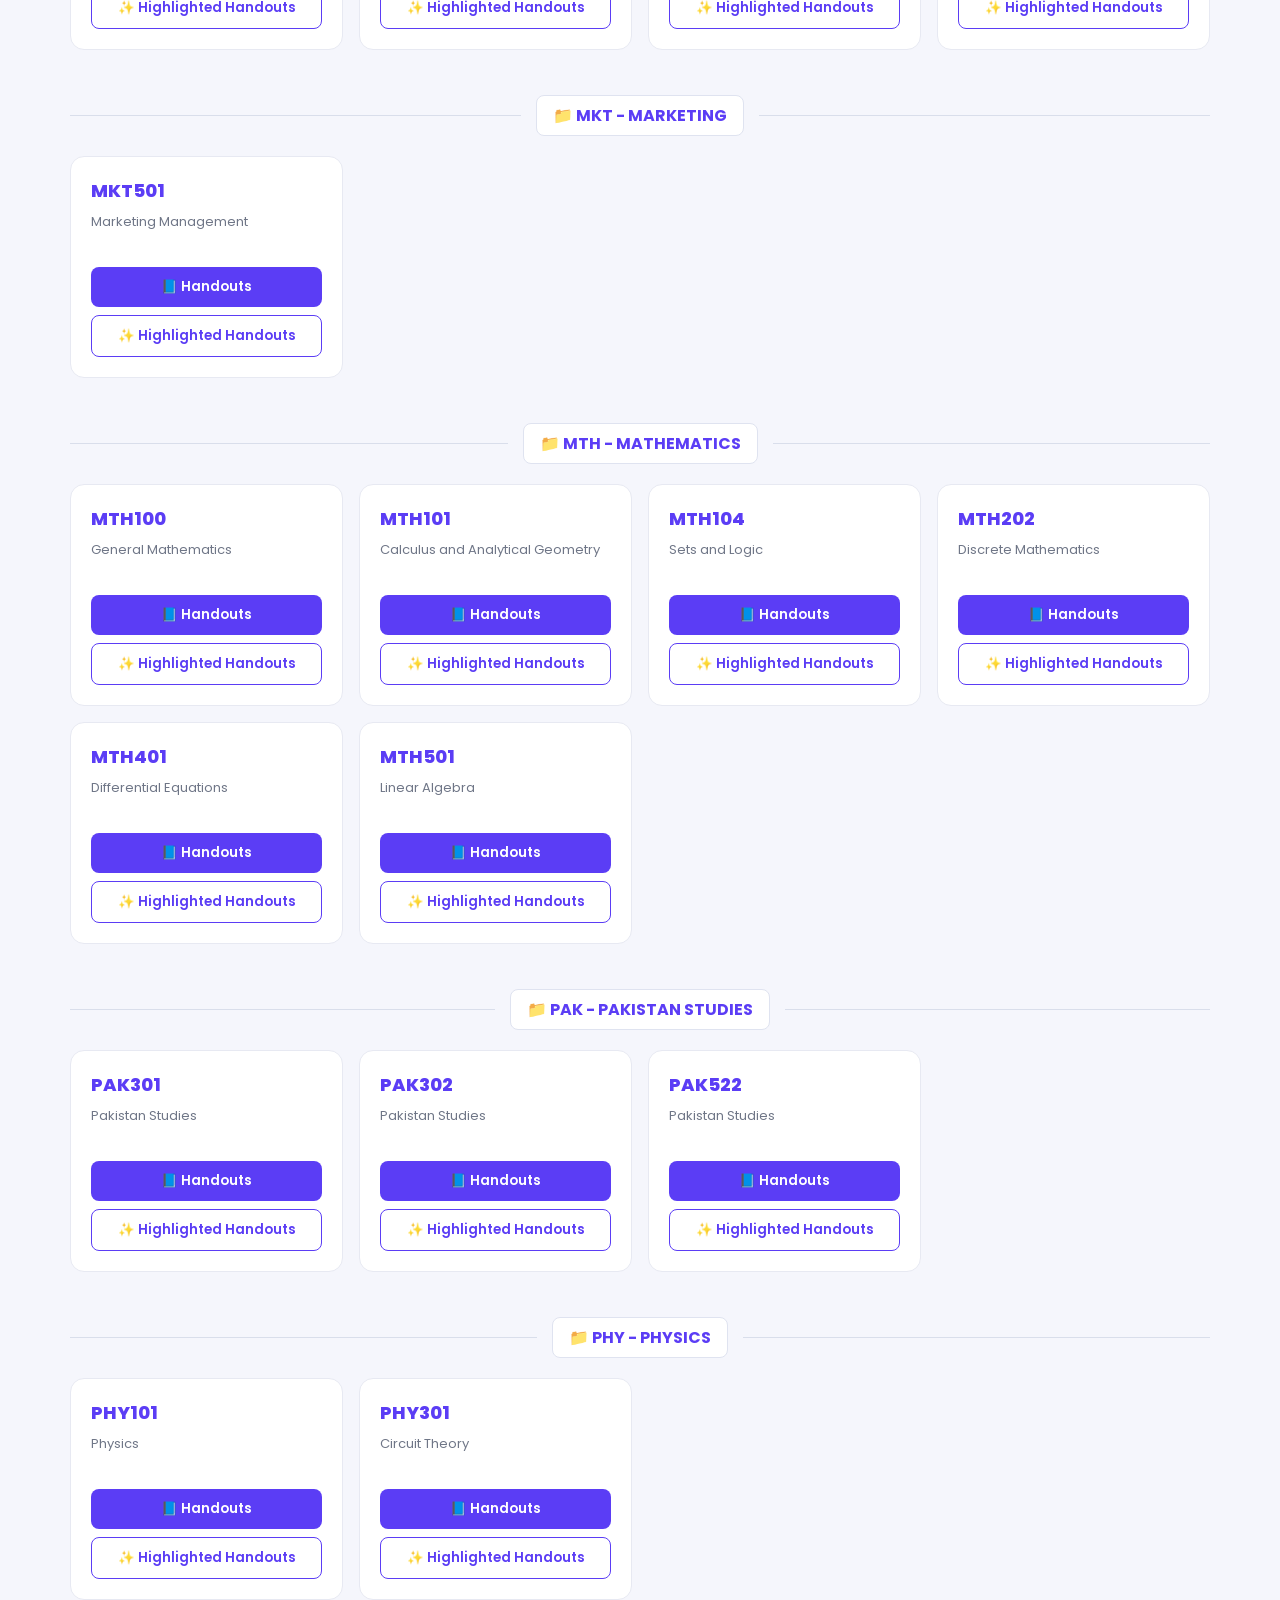
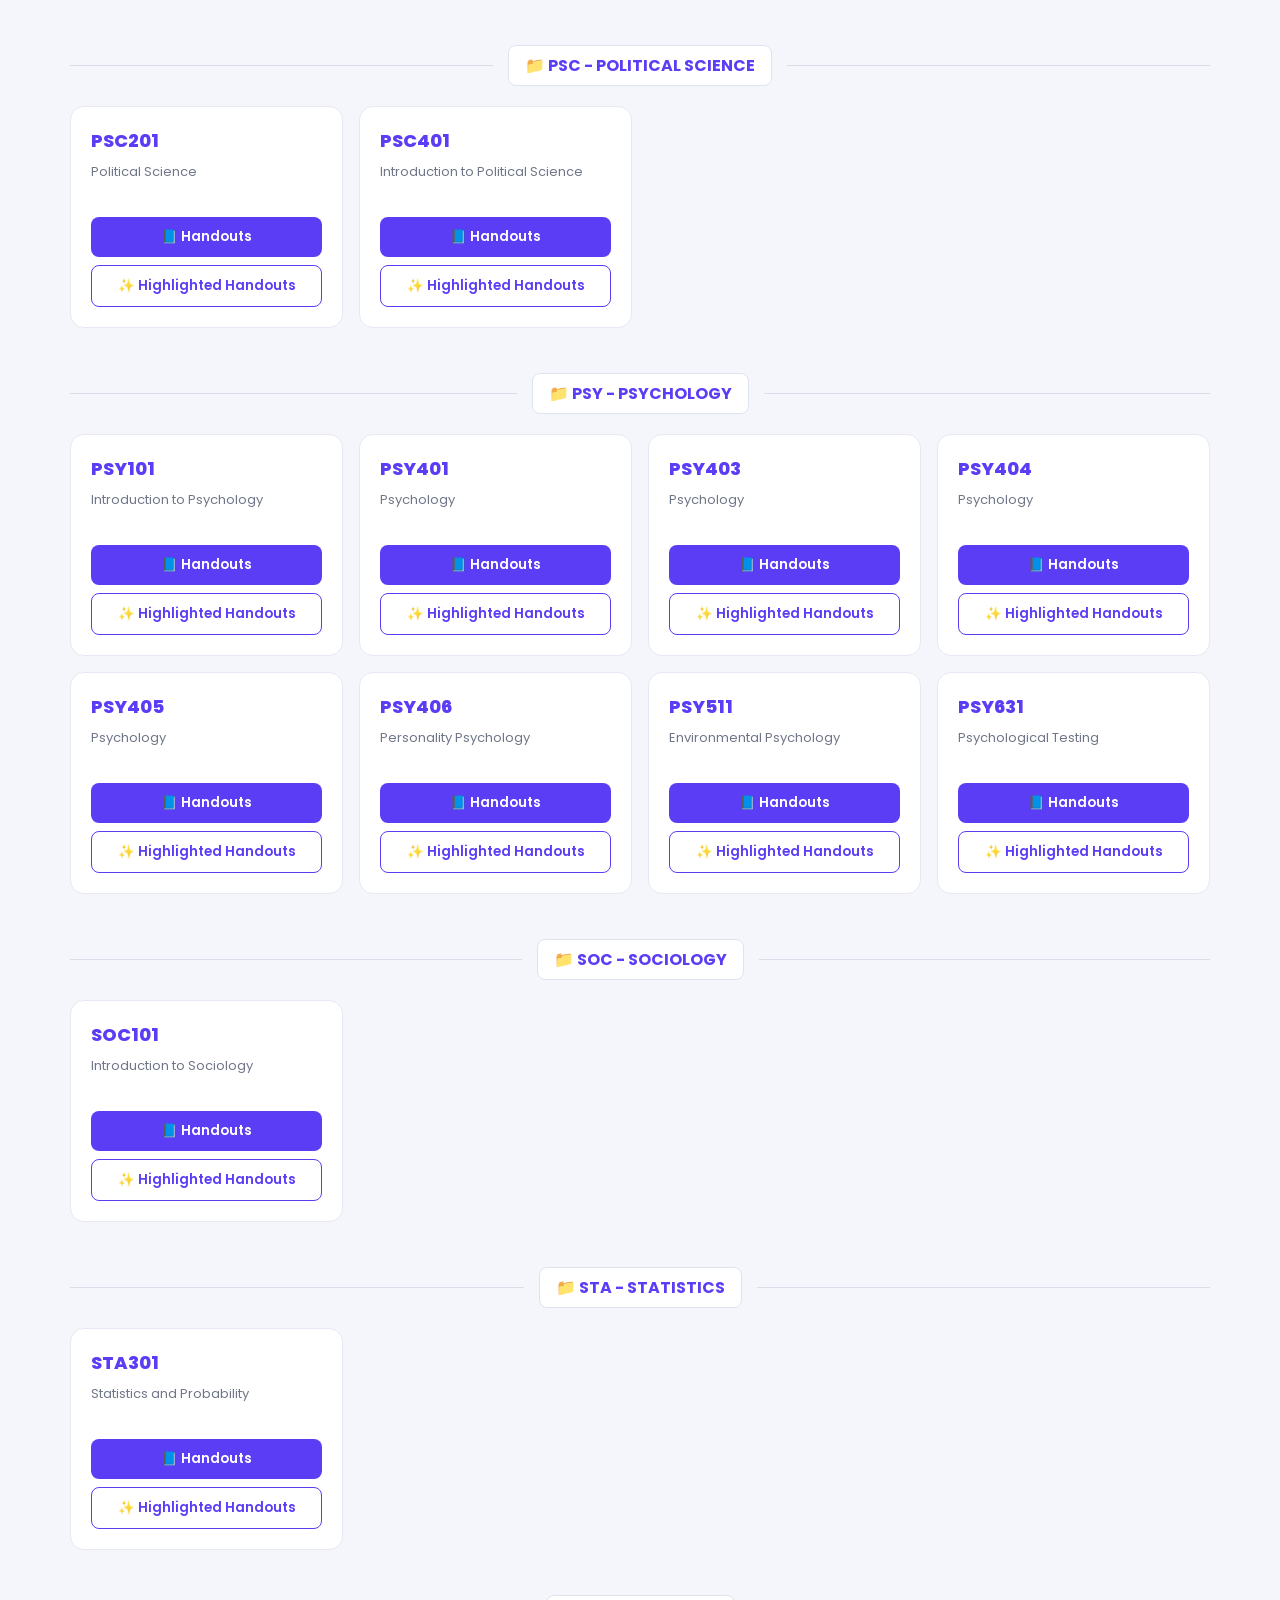
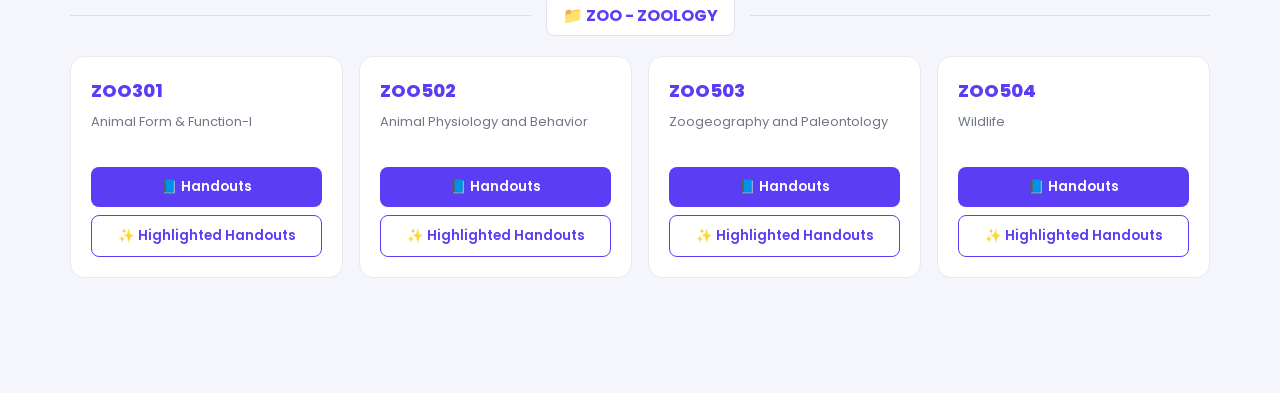
==== commit 9c7d18a3: "Add files via upload" ====
--- a/handouts.html
+++ b/handouts.html
@@ -1130,31 +1130,21 @@
 
     <button
         class="view-btn"
-        onclick="openHandout('${course.code}')"
+        onclick="downloadHandout('${course.code}')"
     >
         📘 Handouts
     </button>
 
-    <button
-        class="download-btn"
-        onclick="downloadHandout('${course.code}')"
-    >
-        ⬇ Download Handout
-    </button>
+    
 
     <button
         class="highlight-btn"
-        onclick="openHighlightedHandout('${course.code}')"
+        onclick="downloadHandout('${course.code}', true)"
     >
         ✨ Highlighted Handouts
     </button>
 
-    <button
-        class="download-btn"
-        onclick="downloadHandout('${course.code}', true)"
-    >
-        ⬇ Download Highlighted
-    </button>
+   
 
 </div>
                             </div>
@@ -1230,7 +1220,7 @@
        OPEN PDF
     ======================================== */
 
-   function openHandout(courseCode) {
+  function openHandout(courseCode) {
 
     const subjectFolder =
         courseCode.match(/[A-Za-z]+/)[0];
@@ -1242,10 +1232,19 @@
         courseCode +
         "-Handouts.pdf";
 
+    // PDF open
     window.open(pdfPath, "_blank");
 
+    // PDF download
+    const link = document.createElement("a");
+    link.href = pdfPath;
+    link.download = courseCode + "-Handouts.pdf";
+
+    document.body.appendChild(link);
+    link.click();
+    document.body.removeChild(link);
 }
-   function openHighlightedHandout(courseCode) {
+  function openHighlightedHandout(courseCode) {
 
     const subjectFolder =
         courseCode.match(/[A-Za-z]+/)[0];
@@ -1257,10 +1256,19 @@
         courseCode +
         "-Highlighted-Handouts.pdf";
 
+    // PDF open
     window.open(pdfPath, "_blank");
 
+    // PDF download
+    const link = document.createElement("a");
+    link.href = pdfPath;
+    link.download =
+        courseCode + "-Highlighted-Handouts.pdf";
+
+    document.body.appendChild(link);
+    link.click();
+    document.body.removeChild(link);
 }
-
 
     /* ========================================
        DARK MODE
